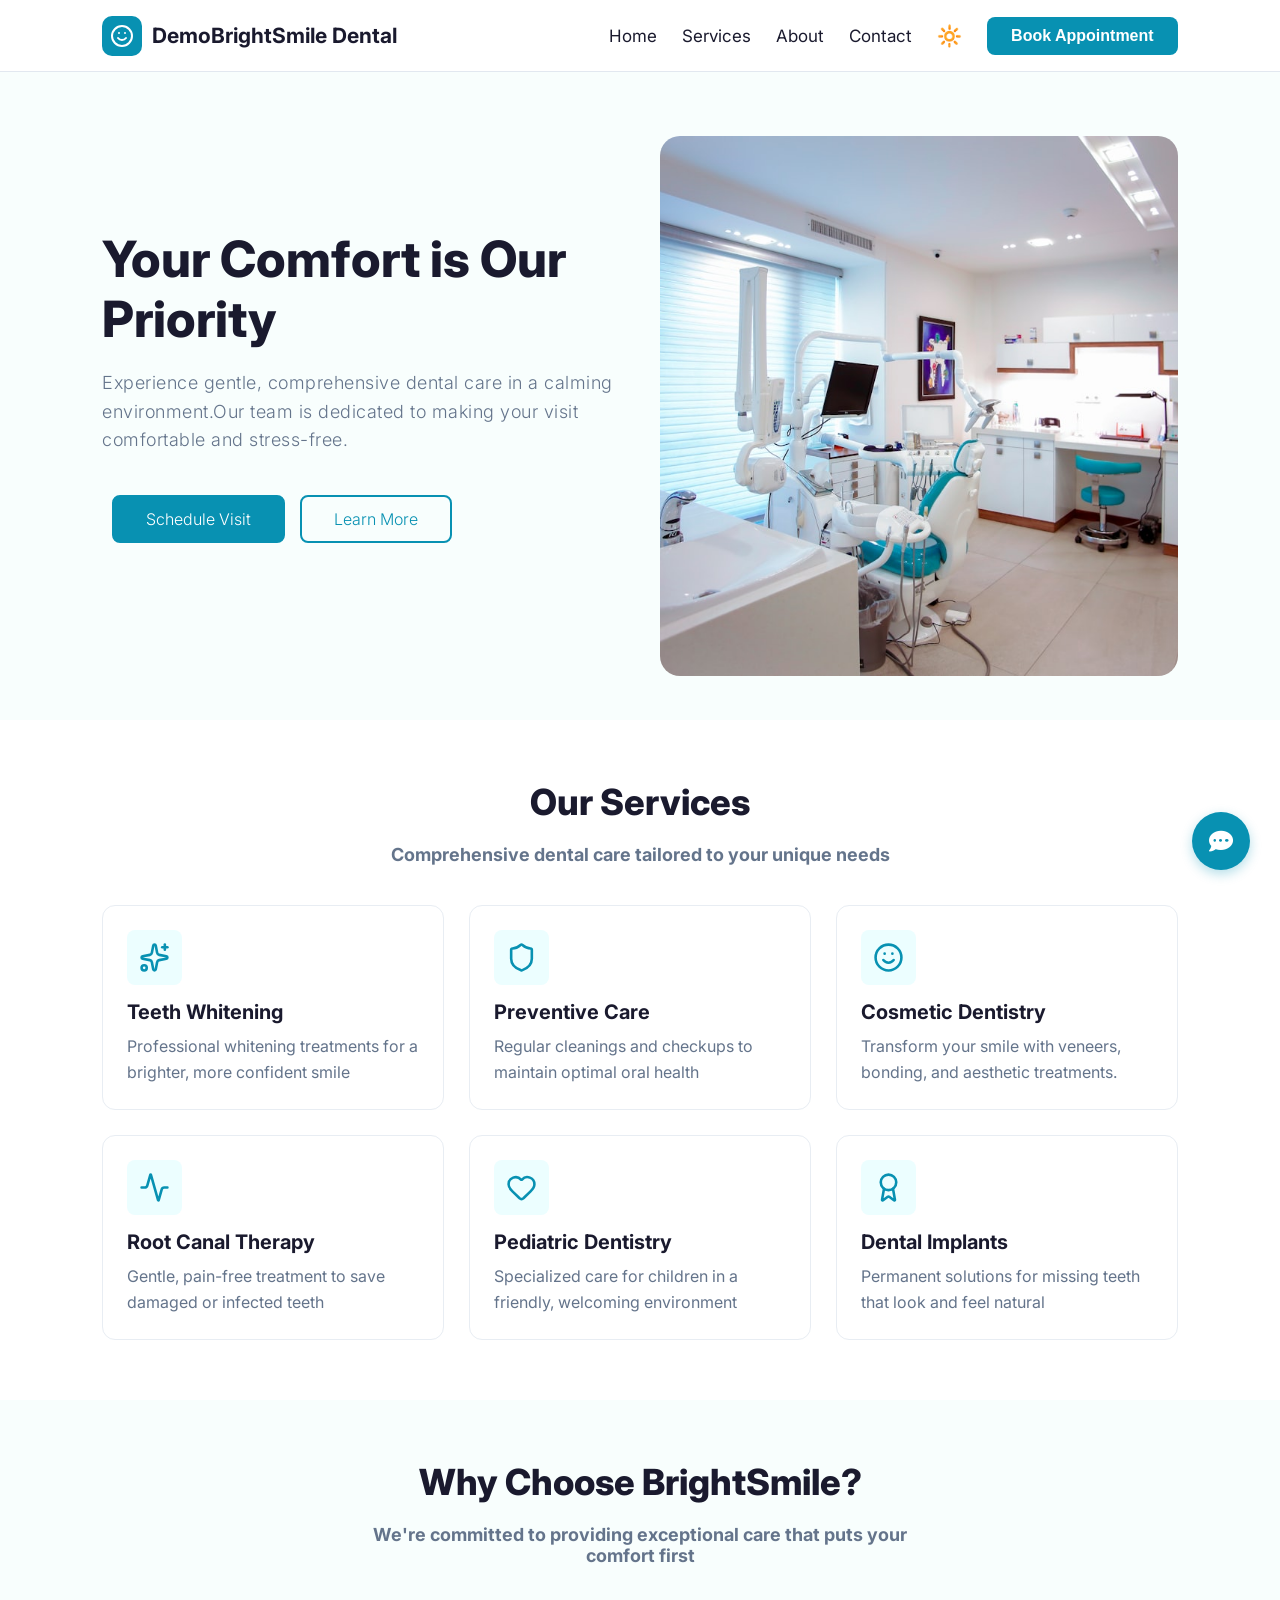
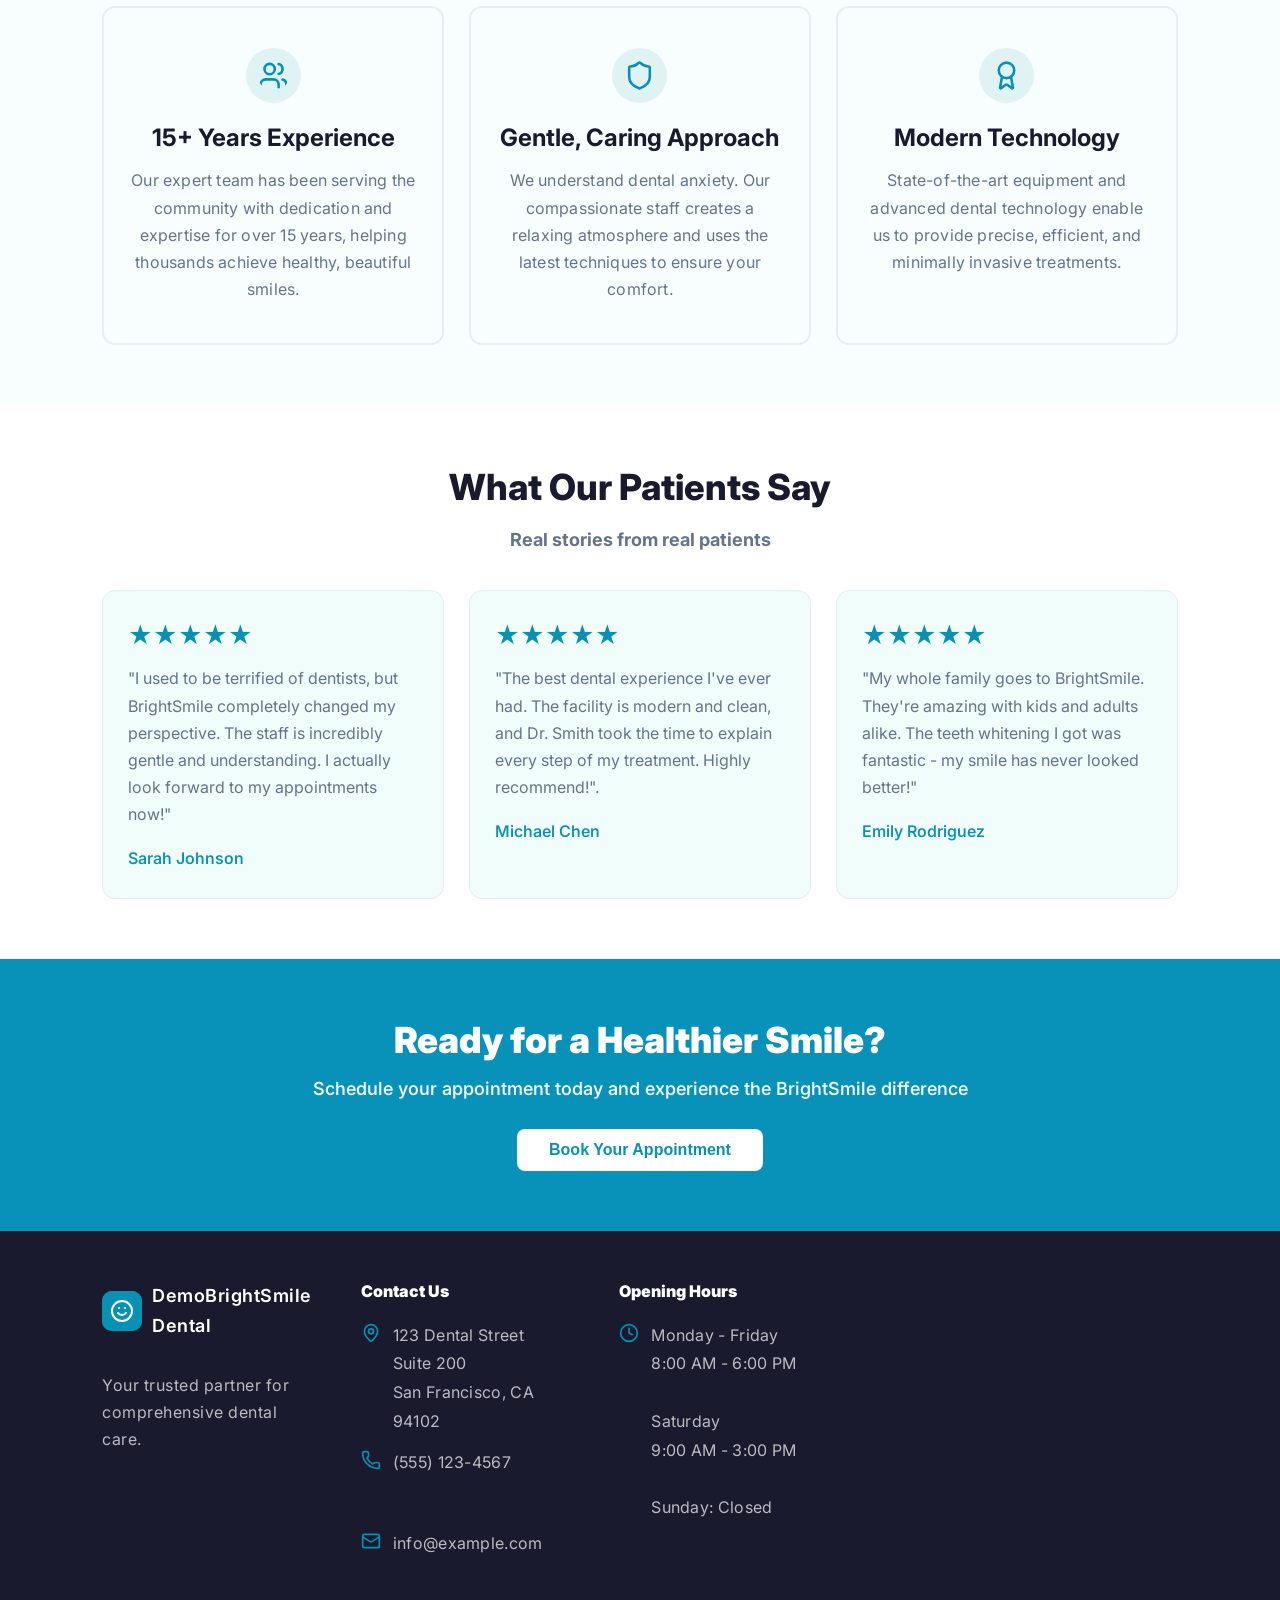
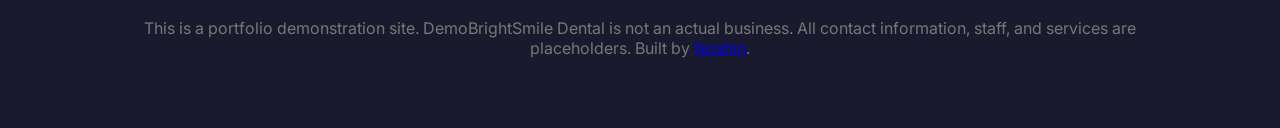
==== index.html @ ca8da379 "greeting into html" ====
<!DOCTYPE html>
<html lang="en">

<head>
    <meta charset="UTF-8">
    <meta name="viewport" content="width=device-width, initial-scale=1.0">
    <title>Dental clinic</title>
    <link rel="stylesheet" href="style.css">
    <link href="https://fonts.googleapis.com/css2?family=Inter:wght@400;500;600;700;800&display=swap" rel="stylesheet">
    <link rel="stylesheet" href="https://cdnjs.cloudflare.com/ajax/libs/font-awesome/6.5.0/css/all.min.css">
</head>

<body>
    <div class="herosection" id="herosection">
        <nav>
            <div class="bsdi">
                <svg xmlns="http://www.w3.org/2000/svg" viewBox="0 0 24 24" fill="none" stroke="currentColor"
                    stroke-width="2" stroke-linecap="round" stroke-linejoin="round"
                    class="lucide lucide-smile-icon lucide-smile">
                    <circle cx="12" cy="12" r="10" />
                    <path d="M8 14s1.5 2 4 2 4-2 4-2" />
                    <line x1="9" x2="9.01" y1="9" y2="9" />
                    <line x1="15" x2="15.01" y1="9" y2="9" />
                </svg>
                <a href="#" class="bsd">DemoBrightSmile Dental</a>
            </div>
            <div class="nightmode">
                <button class="moonphn" id="moonphn">🔆</button>
                <button class="hamburger" onclick="toggleMenu()">
                    <span></span>
                    <span></span>
                    <span></span>
                </button>
            </div>
            <span class="rest">
                <a href="#herosection" class="home">Home</a>
                <a href="#service" class="service">Services</a>
                <a href="#footer" class="about">About</a>
                <a href="contact.html" class="contact">Contact</a>
                <button id="darkToggle" class="moon" style="border: none; background:none; font-size: 20px;">🔆</button>
                <a href="booking.html"><button class="ba" style="margin-top: 0%;">Book Appointment</button></a>
            </span>
        </nav>
        <div class="hero" id="hero">
            <div class="copybuttons">
                <div class="copy">
                    <h1>Your Comfort is Our Priority</h1>
                    <span class="h4">
                        <p>Experience gentle, comprehensive dental care in a calming environment.Our team is dedicated
                            to
                            making
                            your visit comfortable and stress-free.</p>
                    </span>
                    <div class="buttons">
                        <button class="sv"><a href="booking.html">Schedule Visit</a></button>
                        <button class="lm">Learn More</button>
                    </div>
                </div>
            </div>
            <img src="hero.jpeg" class="heroimage">
        </div>
    </div>
    <div class="servicesection" id="service">
        <h2 class="h2">Our Services</h2>
        <h3 class="h3">Comprehensive dental care tailored to your unique needs</h3>
        <div class="services">

            <div class="servicei">
                <div class="icons"><svg xmlns="http://www.w3.org/2000/svg" width="24" height="24" viewBox="0 0 24 24"
                        fill="none" stroke="currentColor" stroke-width="2" stroke-linecap="round"
                        stroke-linejoin="round" class="lucide lucide-sparkles-icon lucide-sparkles">
                        <path
                            d="M11.017 2.814a1 1 0 0 1 1.966 0l1.051 5.558a2 2 0 0 0 1.594 1.594l5.558 1.051a1 1 0 0 1 0 1.966l-5.558 1.051a2 2 0 0 0-1.594 1.594l-1.051 5.558a1 1 0 0 1-1.966 0l-1.051-5.558a2 2 0 0 0-1.594-1.594l-5.558-1.051a1 1 0 0 1 0-1.966l5.558-1.051a2 2 0 0 0 1.594-1.594z" />
                        <path d="M20 2v4" />
                        <path d="M22 4h-4" />
                        <circle cx="4" cy="20" r="2" />
                    </svg></div>
                <div class="title">Teeth Whitening</div>
                <div class="des">Professional whitening treatments for a brighter, more confident smile</div>
            </div>

            <div class="servicei">
                <div class="icons"><svg xmlns="http://www.w3.org/2000/svg" width="24" height="24" viewBox="0 0 24 24"
                        fill="none" stroke="currentColor" stroke-width="2" stroke-linecap="round"
                        stroke-linejoin="round" class="lucide lucide-shield-icon lucide-shield">
                        <path
                            d="M20 13c0 5-3.5 7.5-7.66 8.95a1 1 0 0 1-.67-.01C7.5 20.5 4 18 4 13V6a1 1 0 0 1 1-1c2 0 4.5-1.2 6.24-2.72a1.17 1.17 0 0 1 1.52 0C14.51 3.81 17 5 19 5a1 1 0 0 1 1 1z" />
                    </svg></div>
                <div class="title">Preventive Care</div>
                <div class="des">Regular cleanings and checkups to maintain optimal oral health</div>
            </div>


            <div class="servicei">
                <div class="icons"><svg xmlns="http://www.w3.org/2000/svg" width="24" height="24" viewBox="0 0 24 24"
                        fill="none" stroke="currentColor" stroke-width="2" stroke-linecap="round"
                        stroke-linejoin="round" class="lucide lucide-smile-icon lucide-smiles">
                        <circle cx="12" cy="12" r="10" />
                        <path d="M8 14s1.5 2 4 2 4-2 4-2" />
                        <line x1="9" x2="9.01" y1="9" y2="9" />
                        <line x1="15" x2="15.01" y1="9" y2="9" />
                    </svg></div>
                <div class="title">Cosmetic Dentistry</div>
                <div class="des">Transform your smile with veneers, bonding, and aesthetic treatments.</div>
            </div>

            <div class="servicei">
                <div class="icons"><svg xmlns="http://www.w3.org/2000/svg" width="24" height="24" viewBox="0 0 24 24"
                        fill="none" stroke="currentColor" stroke-width="2" stroke-linecap="round"
                        stroke-linejoin="round" class="lucide lucide-activity-icon lucide-activity">
                        <path
                            d="M22 12h-2.48a2 2 0 0 0-1.93 1.46l-2.35 8.36a.25.25 0 0 1-.48 0L9.24 2.18a.25.25 0 0 0-.48 0l-2.35 8.36A2 2 0 0 1 4.49 12H2" />
                    </svg></div>
                <div class="title">Root Canal Therapy</div>
                <div class="des">Gentle, pain-free treatment to save damaged or infected teeth</div>
            </div>


            <div class="servicei">
                <div class="icons"><svg xmlns="http://www.w3.org/2000/svg" width="24" height="24" viewBox="0 0 24 24"
                        fill="none" stroke="currentColor" stroke-width="2" stroke-linecap="round"
                        stroke-linejoin="round" class="lucide lucide-heart-icon lucide-heart">
                        <path
                            d="M2 9.5a5.5 5.5 0 0 1 9.591-3.676.56.56 0 0 0 .818 0A5.49 5.49 0 0 1 22 9.5c0 2.29-1.5 4-3 5.5l-5.492 5.313a2 2 0 0 1-3 .019L5 15c-1.5-1.5-3-3.2-3-5.5" />
                    </svg></div>
                <div class="title">Pediatric Dentistry</div>
                <div class="des">Specialized care for children in a friendly, welcoming environment</div>
            </div>


            <div class="servicei">
                <div class="icons"><svg xmlns="http://www.w3.org/2000/svg" width="24" height="24" viewBox="0 0 24 24"
                        fill="none" stroke="currentColor" stroke-width="2" stroke-linecap="round"
                        stroke-linejoin="round" class="lucide lucide-award-icon lucide-award">
                        <path
                            d="m15.477 12.89 1.515 8.526a.5.5 0 0 1-.81.47l-3.58-2.687a1 1 0 0 0-1.197 0l-3.586 2.686a.5.5 0 0 1-.81-.469l1.514-8.526" />
                        <circle cx="12" cy="8" r="6" />
                    </svg></div>
                <div class="title">Dental Implants</div>
                <div class="des">Permanent solutions for missing teeth that look and feel natural</div>
            </div>

        </div>
    </div>
    <div class="why-choose-us">
        <h2 class="h2wcu">Why Choose BrightSmile?</h2>
        <h3 class="h3wcu">We're committed to providing exceptional care that puts your comfort first</h3>
        <div class="serviceswcu">

            <div class="wcu">
                <div class="iconswcu"><svg xmlns="http://www.w3.org/2000/svg" width="24" height="24" viewBox="0 0 24 24"
                        fill="none" stroke="currentColor" stroke-width="2" stroke-linecap="round"
                        stroke-linejoin="round" class="lucide lucide-users-icon lucide-userswcu">
                        <path d="M16 21v-2a4 4 0 0 0-4-4H6a4 4 0 0 0-4 4v2" />
                        <path d="M16 3.128a4 4 0 0 1 0 7.744" />
                        <path d="M22 21v-2a4 4 0 0 0-3-3.87" />
                        <circle cx="9" cy="7" r="4" />
                    </svg></div>
                <div class="titlewcu">15+ Years Experience</div>
                <div class="deswcu">Our expert team has been serving the community with dedication and expertise for
                    over 15 years, helping thousands achieve healthy, beautiful smiles.</div>
            </div>

            <div class="wcu">
                <div class="iconswcu"><svg xmlns="http://www.w3.org/2000/svg" width="24" height="24" viewBox="0 0 24 24"
                        fill="none" stroke="currentColor" stroke-width="2" stroke-linecap="round"
                        stroke-linejoin="round" class="lucide lucide-shield-icon lucide-heartwcu">
                        <path
                            d="M20 13c0 5-3.5 7.5-7.66 8.95a1 1 0 0 1-.67-.01C7.5 20.5 4 18 4 13V6a1 1 0 0 1 1-1c2 0 4.5-1.2 6.24-2.72a1.17 1.17 0 0 1 1.52 0C14.51 3.81 17 5 19 5a1 1 0 0 1 1 1z" />
                    </svg></div>
                <div class="titlewcu">Gentle, Caring Approach</div>
                <div class="deswcu">We understand dental anxiety. Our compassionate staff creates a relaxing atmosphere
                    and uses the latest techniques to ensure your comfort.</div>
            </div>


            <div class="wcu">
                <div class="iconswcu"><svg xmlns="http://www.w3.org/2000/svg" width="24" height="24" viewBox="0 0 24 24"
                        fill="none" stroke="currentColor" stroke-width="2" stroke-linecap="round"
                        stroke-linejoin="round" class="lucide lucide-award-icon lucide-awardwcu">
                        <path
                            d="m15.477 12.89 1.515 8.526a.5.5 0 0 1-.81.47l-3.58-2.687a1 1 0 0 0-1.197 0l-3.586 2.686a.5.5 0 0 1-.81-.469l1.514-8.526" />
                        <circle cx="12" cy="8" r="6" />
                    </svg></div>
                <div class="titlewcu">Modern Technology</div>
                <div class="deswcu">State-of-the-art equipment and advanced dental technology enable us to provide
                    precise, efficient, and minimally invasive treatments.</div>
            </div>
        </div>
    </div>

    <div class="whatpatientssay">
        <h2 class="h2wops">What Our Patients Say</h2>
        <h3 class="h3wops">Real stories from real patients</h3>
        <div class="serviceswops">

            <div class="wops">
                <div class="stars">★★★★★</div>
                <div class="deswops">"I used to be terrified of dentists, but BrightSmile completely changed my
                    perspective. The staff is incredibly gentle and understanding. I actually look forward to my
                    appointments now!"</div>
                <div class="namewops">Sarah Johnson</div>
            </div>

            <div class="wops">
                <div class="stars">★★★★★</div>
                <div class="deswops">"The best dental experience I've ever had. The facility is modern and clean, and
                    Dr. Smith took the time to explain every step of my treatment. Highly recommend!".</div>
                <div class="namewops">Michael Chen</div>
            </div>


            <div class="wops">
                <div class="stars">★★★★★</div>
                <div class="deswops">"My whole family goes to BrightSmile. They're amazing with kids and adults alike.
                    The teeth whitening I got was fantastic - my smile has never looked better!"</div>
                <div class="namewops">Emily Rodriguez</div>
            </div>
        </div>
    </div>
    <div class="ready">
        <h5>Ready for a Healthier Smile?</h5>
        <h6>Schedule your appointment today and experience the BrightSmile difference</h6>
        <button class="rebutton"><a href="booking.html">Book Your Appointment</a></button>
    </div>
    <div class="footer" id="footer">

        <div class="footers">
            <div class="f1">
                <div class="footern">
                    <div class="footern1"><svg xmlns="http://www.w3.org/2000/svg" viewBox="0 0 24 24" fill="none"
                            stroke="currentColor" stroke-width="2" stroke-linecap="round" stroke-linejoin="round"
                            class="lucide lucide-smile-icon lucide-smile">
                            <circle cx="12" cy="12" r="10" />
                            <path d="M8 14s1.5 2 4 2 4-2 4-2" />
                            <line x1="9" x2="9.01" y1="9" y2="9" />
                            <line x1="15" x2="15.01" y1="9" y2="9" />
                        </svg></div>
                    <div class="footern2">DemoBrightSmile Dental</div>
                </div>
                Your trusted partner for comprehensive dental care.
            </div>
            <div class="f2">
                <div class="hfooter">Contact Us</div>
                <div class="fd">

                    <div class="map">
                        <div class="iconf"><svg xmlns="http://www.w3.org/2000/svg" width="20" height="20"
                                viewBox="0 0 24 24" fill="none" stroke="#0891B2" stroke-width="2" stroke-linecap="round"
                                stroke-linejoin="round" class="lucide lucide-map-pin-icon lucide-map-pin">
                                <path
                                    d="M20 10c0 4.993-5.539 10.193-7.399 11.799a1 1 0 0 1-1.202 0C9.539 20.193 4 14.993 4 10a8 8 0 0 1 16 0" />
                                <circle cx="12" cy="10" r="3" />
                            </svg></div>
                        123 Dental Street <br>
                        Suite 200 <br>
                        San Francisco, CA 94102
                    </div>
                    <div class="phone">
                        <div class="iphone"><svg xmlns="http://www.w3.org/2000/svg" width="20" height="20"
                                viewBox="0 0 24 24" fill="none" stroke="#0891B2" stroke-width="2" stroke-linecap="round"
                                stroke-linejoin="round" class="lucide lucide-phone-icon lucide-phone">
                                <path
                                    d="M13.832 16.568a1 1 0 0 0 1.213-.303l.355-.465A2 2 0 0 1 17 15h3a2 2 0 0 1 2 2v3a2 2 0 0 1-2 2A18 18 0 0 1 2 4a2 2 0 0 1 2-2h3a2 2 0 0 1 2 2v3a2 2 0 0 1-.8 1.6l-.468.351a1 1 0 0 0-.292 1.233 14 14 0 0 0 6.392 6.384" />
                            </svg></div>
                        (555) 123-4567
                    </div>
                    <br>
                    <div class="mail">
                        <div class="imail"><svg xmlns="http://www.w3.org/2000/svg" width="20" height="20"
                                viewBox="0 0 24 24" fill="none" stroke="#0891B2" stroke-width="2" stroke-linecap="round"
                                stroke-linejoin="round" class="lucide lucide-mail-icon lucide-mail">
                                <path d="m22 7-8.991 5.727a2 2 0 0 1-2.009 0L2 7" />
                                <rect x="2" y="4" width="20" height="16" rx="2" />
                            </svg></div>
                        info@example.com
                    </div>
                </div>
            </div>
            <div class="f3">
                <div class="hfooter">Opening Hours</div>
                <div class="fd">
                    <div class="clock">
                        <div class="iclock"><svg xmlns="http://www.w3.org/2000/svg" width="20" height="20"
                                viewBox="0 0 24 24" fill="none" stroke="currentColor" stroke-width="2"
                                stroke-linecap="round" stroke-linejoin="round"
                                class="lucide lucide-clock-icon lucide-clock">
                                <circle cx="12" cy="12" r="10" />
                                <path d="M12 6v6l4 2" />
                            </svg></div>
                        Monday - Friday <br>
                        8:00 AM - 6:00 PM <br>
                        <br>
                        Saturday <br>
                        9:00 AM - 3:00 PM <br>
                        <br>
                        Sunday: Closed
                    </div>
                </div>
            </div>
            <div class="maps"><iframe
                    src="https://www.google.com/maps/embed?pb=!1m18!1m12!1m3!1d3153.3338748750325!2d-122.4278669857624!3d37.78221459071182!2m3!1f0!2f0!3f0!3m2!1i1024!2i768!4f13.1!3m3!1m2!1s0x808580bd0b7fae2d%3A0xaad16049ae0b1ed!2sJefferson%20Square%20Park!5e0!3m2!1sen!2sbd!4v1777273277188!5m2!1sen!2sbd"
                    style="border:0;" allowfullscreen="" loading="lazy"
                    referrerpolicy="no-referrer-when-downgrade"></iframe>
            </div>
        </div>
        <div class="disclaimer" style="font-size: 16px; color: #777; text-align: center; padding: 20px;">
        This is a portfolio demonstration site. DemoBrightSmile Dental is not an actual business. 
        All contact information, staff, and services are placeholders. 
        Built by <a href="https://github.com/tnoshin">Noshin</a>.
        </div>
    </div>
</body>
<script src="script.js"></script>
    <!-- Chatbot Bubble -->
<div class="chat-bubble" id="chatBubble" onclick="toggleChat()">
    <i class="fa-solid fa-comment-dots"></i>
</div> 

<!-- Chat Window -->
<div class="chat-window" id="chatWindow">
    <div class="chat-header">
        <span class="chat-title">Dental Assistant </span> <!-- Customise message -->
        <button class="chat-close" onclick="toggleChat()">
            <i class="fa-solid fa-xmark"></i>
        </button>
    </div>
    <div class="chat-messages" id="chatMessages">
    <div class="chat-msg assistant">
        Welcome to BrightSmile! I'm here to make things easy for you. Ask me about our services, hours, or booking! What can I help you with today? <!--customise message with their assistant name--> 
    </div>
    </div>
    <div class="chat-input-area">
        <input
            type="text"
            id="chatInput"
            class="chat-input"
            placeholder="Type a message..."
            onkeydown="handleKey(event)"
        />
        <button class="chat-send" onclick="sendMessage()">
            <i class="fa-solid fa-paper-plane"></i>
        </button>
    </div>
    <div class="alert">AI assistant may occasionally be inaccurate. For appointments, medical concerns, or urgent questions, please contact us directly. This is a testing chatbot. Don't share real personal info.</div> <!-- Customise -->
</div>

</html>
---- style.css ----
:root {
    --bg-body: #F8FEFD;
    --bg-nav: white;
    --bg-h1: rgba(26, 26, 46, 1);
    --bg-bsd: rgba(26, 26, 46, 1);
    --bg-spanh4: rgba(100, 116, 139, 1);
    --bg-lm: color: rgba(8, 145, 178, 1);
    --bg-rest: rgba(26, 26, 46, 0.793);
    --bg-servicei: white;
    --bg-title: #1a1a2e;
    --bg-des: #64748b;
    --bg-wcu: #EDFEFE;
    --bg-service: white;
    --bg-titlewcu: rgba(26, 26, 46, 1);
    --bg-deswcu: rgba(100, 116, 139, 1);
    --bg-wops: rgba(240, 253, 250, 1);
    --bg-hamburger:rgba(26, 26, 46, 0.8);
    --bg-rest: white;
    --bd-nav: 1px solid #E2E8F0;
}

body.dark {
    --bg-body: #182D40;
    --bg-nav: rgba(15, 23, 42, 1);
    --bg-h1: white;
    --bg-bsd: white;
    --bg-spanh4: rgba(148, 163, 184, 1);
    --bg-lm: color: rgba(8, 145, 178, 1);
    --bg-rest: white;
    --bg-servicei: rgba(30, 41, 59, 1);
    --bg-title: white;
    --bg-des: rgba(148, 163, 184, 1);
    --bg-wcu: #1D3D4F;
    --bg-service: #1E293B;
    --bg-titlewcu: white;
    --bg-deswcu: rgb(217, 217, 217);
    --bg-wops: rgba(30, 41, 59, 1);
    --bg-hamburger:white;
    --bg-rest: rgba(15, 23, 42, 1);
    --bd-nav: 1px solid #111a30;
}

* {
    margin: 0;
    padding: 0;
    box-sizing: border-box;
}

html {
    scroll-behavior: smooth;
}

body {
    background-color: var(--bg-body);
    font-family: 'Inter', sans-serif;
}


/* =========================================
   NAVIGATION
   ========================================= */
nav {
    position: fixed;
    left: 0;
    right: 0;
    top: 0;
    z-index: 100;
    display: flex;
    justify-content: space-between;
    align-items: center;
    height: 8vh;
    padding: 10px 8%;
    background-color: var(--bg-nav);
    border-bottom: var(--bd-nav);
}

.bsdi {
    display: flex;
    align-items: center;
    gap: 10px;
}

.bsd {
    font-size: 21px;
    font-weight: bold;
    color: var(--bg-bsd);
    text-decoration: none;
}

.lucide.lucide-smile-icon.lucide-smile {
    background-color: rgba(8, 145, 178, 1);
    color: white;
    height: 40px;
    width: 40px;
    padding: 8px;
    border-radius: 25%;
    flex-shrink: 0;
}

.rest {
    display: flex;
    align-items: center;
    gap: 25px;
    font-size: 17px;
}

.rest a {
    text-decoration: none;
    color: var(--bg-title);
    font-weight: 400;
    transition: color 0.3s ease;
}

.rest a:hover {
    color: rgba(8, 145, 178, 1);
}

.ba {
    background-color: rgba(8, 145, 178, 1);
    color: white;
    border: none;
    border-radius: 8px;
    font-size: 16px;
    padding: 10px 24px;
    font-weight: 550;
    cursor: pointer;
    display: flex;
    align-items: center;
    white-space: nowrap;
    transition: background-color 0.3s ease;
}

.ba:hover {
    background-color: rgba(6, 120, 150, 1);
}

.ba a {
    text-decoration: none;
    color: white;
}

.hamburger {
    display: none;
    flex-direction: column;
    background: none;
    border: none;
    cursor: pointer;
    padding: 5px;
    gap: 6px;
}

.hamburger span {
    background-color: var(--bg-hamburger);
    width: 25px;
    height: 3px;
    border-radius: 2px;
    transition: all 0.3s ease;
}
.moonphn{
    display: none;
}
/* =========================================
   HERO SECTION
   ========================================= */
.herosection {
    min-height: 80vh;
    padding-top: 8vh;
}

.hero {
    margin-top: 5%;
    display: grid;
    grid-template-columns: 1fr 1fr;
    gap: 40px;
    margin-left: 8%;
    margin-right: 8%;
    align-items: center;
}

.copybuttons {
    display: flex;
    flex-direction: column;
    justify-content: center;
}

h1 {
    color: var(--bg-h1);
    font-size: 50px;
    font-weight: 780;
    line-height: 1.2;
    margin-bottom: 20px;
}

.h4 {
    color: var(--bg-spanh4);
    font-size: 18px;
    font-weight: 300;
    line-height: 1.6;
    margin-bottom: 20px;
}

.h4 p {
    padding: 0;
    margin: 0;
    line-height: 1.6;
    letter-spacing: 0.5px;
}

.buttons {
    display: flex;
    flex-direction: row;
    gap: 15px;
    flex-wrap: wrap;
}

.sv,
.lm {
    padding: 12px 32px;
    font-size: 16px;
    border-radius: 8px;
    border: 2px solid rgba(8, 145, 178, 1);
    font-family: 'Inter', sans-serif;
    font-weight: 300;
    cursor: pointer;
    transition: all 0.3s ease;
    white-space: nowrap;
}

.sv {
    background-color: rgba(8, 145, 178, 1);
    color: white;
}

.sv:hover {
    background-color: rgba(6, 120, 150, 1);
}

.sv a {
    color: white;
    text-decoration: none;
}

.lm {
    background: none;
    color: rgba(8, 145, 178, 1);
}

.lm:hover {
    background-color: rgba(8, 145, 178, 0.1);
}

.heroimage {
    width: 100%;
    height: 60vh;
    border-radius: 20px;
    object-fit: cover;
}

.buttons {
    padding: 40px 10px;
}

/* =========================================
   SERVICES SECTION
   ========================================= */
.servicesection {
    background-color: var(--bg-nav);
    padding: 60px 8%;
}

.h2 {
    color: var(--bg-h1);
    text-align: center;
    font-size: 36px;
    font-weight: 800;
    margin-bottom: 20px;
}

.h3 {
    text-align: center;
    font-size: 18px;
    color: var(--bg-spanh4);
    margin-bottom: 40px;
    max-width: 600px;
    margin-left: auto;
    margin-right: auto;
}

.services {
    display: grid;
    grid-template-columns: repeat(3, 1fr);
    gap: 25px;
}

.servicei {
    border: 1px solid #E8EDF3;
    border-radius: 13px;
    background-color: var(--bg-servicei);
    padding: 0;
    transition: box-shadow 0.3s ease;
}

.servicei:hover {
    box-shadow: 0 10px 25px rgba(8, 145, 178, 0.1);
}

.icons {
    display: flex;
    justify-content: flex-start;
}

.lucide-sparkles,
.lucide-heart,
.lucide-activity,
.lucide-smiles,
.lucide-shield,
.lucide-award {
    color: #0891B2;
    padding: 12px;
    background-color: rgba(236, 254, 255, 1);
    margin: 24px 0 0 24px;
    height: 55px;
    width: 55px;
    border-radius: 8px;
    flex-shrink: 0;
}

.title {
    padding: 0 24px;
    font-size: 20px;
    font-weight: 700;
    color: var(--bg-title);
    margin-top: 15px;
}

.des {
    padding: 10px 24px 24px;
    font-size: 16px;
    color: var(--bg-des);
    line-height: 1.6;
}

/* =========================================
   WHY CHOOSE US
   ========================================= */
.why-choose-us {
    padding: 60px 8%;
}

.h2wcu {
    text-align: center;
    font-size: 36px;
    font-weight: 800;
    margin-bottom: 20px;
    color: var(--bg-title);
}

.h3wcu {
    text-align: center;
    font-size: 18px;
    color: var(--bg-des);
    margin-bottom: 40px;
    max-width: 600px;
    margin-left: auto;
    margin-right: auto;
}

.serviceswcu {
    display: grid;
    grid-template-columns: repeat(3, 1fr);
    gap: 25px;
}

.wcu {
    border: 2px solid #E8EDF3;
    padding: 40px 25px;
    border-radius: 13px;
    background-color: var();
    text-align: center;
    transition: box-shadow 0.3s ease;
}

.wcu:hover {
    box-shadow: 0px 0px 30px rgba(8, 145, 178, 0.15);
}

.iconswcu {
    text-align: center;
    margin-bottom: 20px;
}

.lucide-heartwcu,
.lucide-userswcu,
.lucide-awardwcu {
    color: #0891B2;
    padding: 12px;
    background-color: rgba(8, 145, 178, 0.1);
    border-radius: 50%;
    margin: 0 auto 20px;
    height: 55px;
    width: 55px;
    display: flex;
    align-items: center;
    justify-content: center;
}

.titlewcu {
    color: var(--bg-titlewcu);
    font-size: 24px;
    font-weight: 700;
    margin-bottom: 15px;
}

.deswcu {
    color: var(--bg-deswcu);
    font-size: 16px;
    line-height: 1.7;
    letter-spacing: 0.2px;
}

/* =========================================
   TESTIMONIALS
   ========================================= */
.whatpatientssay {
    background-color: var(--bg-nav);
    padding: 60px 8%;
}

.h2wops {
    text-align: center;
    font-size: 36px;
    font-weight: 800;
    margin-bottom: 20px;
    color: var(--bg-title);
}

.h3wops {
    text-align: center;
    font-size: 18px;
    color: var(--bg-des);
    margin-bottom: 40px;
    max-width: 600px;
    margin-left: auto;
    margin-right: auto;
}

.serviceswops {
    display: grid;
    grid-template-columns: repeat(3, 1fr);
    gap: 25px;
}

.wops {
    border: 1px solid #E8EDF3;
    border-radius: 13px;
    background-color: var(--bg-wops);
    padding: 30px 25px;
    transition: box-shadow 0.3s ease;
}

.wops:hover {
    box-shadow: 0 10px 25px rgba(8, 145, 178, 0.1);
}

.stars {
    font-size: 24px;
    color: rgba(8, 145, 178, 1);
    margin-bottom: 15px;
}

.deswops {
    color: rgb(29, 40, 54);
    color: var(--bg-deswcu);
    font-size: 16px;
    line-height: 1.7;
    margin-bottom: 20px;
}

.namewops {
    color: rgba(8, 145, 178, 1);
    font-size: 16px;
    font-weight: 550;
}

/* =========================================
   CTA SECTION
   ========================================= */
.ready {
    background-color: #0891B9;
    padding: 60px 8%;
    text-align: center;
}

h5 {
    font-size: 36px;
    font-weight: 900;
    color: white;
    margin-bottom: 15px;
    line-height: 1.2;
}

h6 {
    font-size: 18px;
    font-weight: 550;
    color: rgba(255, 255, 255, 0.95);
    margin-bottom: 30px;
}

.rebutton {
    padding: 12px 32px;
    font-size: 16px;
    background-color: white;
    color: #0891B2;
    border: none;
    border-radius: 8px;
    cursor: pointer;
    font-weight: 600;
    transition: all 0.3s ease;
    display: inline-block;
}

.rebutton:hover {
    box-shadow: 0 5px 15px rgba(0, 0, 0, 0.2);
    transform: translateY(-2px);
}

.rebutton a {
    text-decoration: none;
    color: #0891B2;
}

/* =========================================
   FOOTER
   ========================================= */
.footer {
    background-color: rgba(26, 26, 46, 1);
    padding: 50px 8%;
    color: rgba(255, 255, 255, 0.7);
}

.footers {
    display: grid;
    grid-template-columns: repeat(4, 1fr);
    gap: 40px;
    margin-bottom: 40px;
}

.f1,
.f2,
.f3,
.f4 {
    display: flex;
    flex-direction: column;
}

.footern {
    display: flex;
    align-items: center;
    gap: 10px;
    margin-bottom: 15px;
}

.footern1 {
    background-color: rgba(8, 145, 178, 1);
    color: white;
    height: 40px;
    width: 40px;
    padding: 8px;
    border-radius: 25%;
    display: flex;
    align-items: center;
    justify-content: center;
    flex-shrink: 0;
}

.footern2 {
    color: white;
    font-size: 18px;
    font-weight: 600;
}

.f1 {
    gap: 15px;
    line-height: 1.7;
    letter-spacing: 0.5px;
}

.hfooter,
.hfooterd {
    font-size: 16px;
    font-weight: 900;
    color: white;
    margin-bottom: 20px;
}

.maps {
    width: 100%;
}

iframe {
    height: 100%;
    border-radius: 25px;
}

.fd,
.fdd {
    line-height: 1.8;
    letter-spacing: 0.3px;
    display: flex;
    flex-direction: column;
    gap: 12px;
}

.map,
.phone,
.mail,
.clock {
    display: flex;
    align-items: flex-start;
    gap: 12px;
}

.iconf,
.iphone,
.imail,
.iclock {
    color: #0891B2;
    flex-shrink: 0;
    display: flex;
    align-items: center;
    margin-top: 2px;
}


.separate {
    text-align: center;
    color: rgba(255, 255, 255, 0.6);
    border-top: 1px solid rgba(255, 255, 255, 0.138);
    padding-top: 30px;
    letter-spacing: 0.5px;
}

/* =========================================
   TABLET (iPad, etc.) - 1024px and below
   ========================================= */
@media (max-width: 1024px) {
    nav {
        padding: 10px 5%;
    }

    .hero {
        grid-template-columns: 1fr;
        margin-left: 5%;
        margin-right: 5%;
        gap: 30px;
    }

    h1 {
        font-size: 40px;
    }

    .heroimage {
        height: 40vh;
        order: -1;
    }

    .services,
    .serviceswcu,
    .serviceswops {
        grid-template-columns: repeat(2, 1fr);
    }

    .buttons {
        padding: 40px 10px;
    }

    .servicesection,
    .why-choose-us,
    .whatpatientssay {
        padding: 50px 5%;
    }

    .footers {
        grid-template-columns: repeat(2, 1fr);
        gap: 30px;
    }

    .ready {
        padding: 50px 5%;
    }

    .footer {
        padding: 40px 5%;
    }

    iframe {
        height: 250px;
    }
}

/* =========================================
   SMALL TABLET & LARGE MOBILE - 768px
   ========================================= */
@media (max-width: 768px) {

    /* --- NAVIGATION --- */
    nav {
        padding: 10px 5%;
        height: auto;
        min-height: 8vh;
    }

    .rest {
        display: none;
    }

    .copybuttons {
        padding: 40px 10px;
    }

    .rest.active {
        display: flex;
        flex-direction: column;
        position: absolute;
        top: calc(8vh);
        left: 0;
        right: 0;
        background-color:var(--bg-rest);
        padding: 20px 5%;
        gap: 15px;
        border-bottom: 1px solid #E2E8F0;
        box-shadow: 0 10px 15px -3px rgba(0, 0, 0, 0.1);
        z-index: 99;
    }

    .rest.active a {
        padding: 10px 0;
        border-bottom: 1px solid #F0F0F0;
    }

    .rest.active a:last-child {
        border-bottom: none;
    }

    .rest.active .ba {
        justify-content: center;
        width: 100%;
        margin-top: 10px;
        border-bottom: none;
    }

    .hamburger {
        display: flex;
    }
    .nightmode{
        display: flex;
        flex-direction: row;
        gap: 20px;
    }

    /* --- HERO --- */
    .herosection {
        padding-top: 10vh;
        min-height: auto;
    }

    .hero {
        grid-template-columns: 1fr;
        margin-left: 5%;
        margin-right: 5%;
        margin-top: 20px;
        gap: 20px;
    }

    .buttons {
        text-align: left;
        order: 2;
        padding: 40px 10px;
    }

    h1 {
        font-size: 32px;
        line-height: 1.3;
    }

    .h4 {
        font-size: 16px;
        margin-bottom: 15px;
    }

    .heroimage {
        width: 100%;
        height: 30vh;
        order: -1;
    }
    .moon{
        display: none;
    }
    .moonphn{
        display: block;
        background: none;
        border: none;
    }

    /* --- GENERAL SECTIONS --- */
    .servicesection,
    .why-choose-us,
    .whatpatientssay {
        padding: 40px 5%;
    }

    .h2,
    .h2wcu,
    .h2wops {
        font-size: 28px;
        margin-bottom: 15px;
    }

    .h3,
    .h3wcu,
    .h3wops {
        font-size: 16px;
        margin-bottom: 30px;
    }

    /* --- SERVICES GRID --- */
    .services,
    .serviceswcu,
    .serviceswops {
        grid-template-columns: 1fr;
        gap: 20px;
    }

    .servicei,
    .wcu,
    .wops {
        padding: 25px;
    }

    .title {
        font-size: 18px;
        margin-top: 12px;
    }

    .des {
        font-size: 15px;
        padding: 10px 0 0 0;
    }

    .titlewcu {
        font-size: 22px;
    }

    .deswcu {
        font-size: 15px;
    }

    /* --- CTA --- */
    .ready {
        padding: 40px 5%;
    }

    h5 {
        font-size: 28px;
        margin-bottom: 10px;
    }

    h6 {
        font-size: 16px;
        margin-bottom: 20px;
    }

    /* --- FOOTER --- */
    .footer {
        padding: 40px 5%;
    }

    .footers {
        grid-template-columns: 1fr;
        gap: 30px;
    }

    .hfooter,
    .hfooterd {
        margin-bottom: 12px;
    }
}

/* =========================================
   MOBILE PHONE - 480px
   ========================================= */
@media (max-width: 480px) {

    /* --- NAVIGATION --- */
    nav {
        padding: 10px 4%;
    }

    .bsd {
        font-size: 18px;
    }

    .lucide.lucide-smile-icon.lucide-smile {
        height: 35px;
        width: 35px;
    }

    /* --- HERO --- */
    .herosection {
        padding-top: 10vh;
    }

    .hero {
        margin-left: 4%;
        margin-right: 4%;
        gap: 15px;
    }

    h1 {
        font-size: 26px;
        line-height: 1.5;
        word-spacing: 1.4;
    }

    .h4 {
        font-size: 15px;
        line-height: 1.5;
    }

    .buttons {
        gap: 10px;
        padding: 40px 10px;
    }

    .sv,
    .lm {
        padding: 10px 20px;
        font-size: 14px;
    }

    .heroimage {
        height: 40vh;
    }

    /* --- SECTIONS --- */
    .servicesection,
    .why-choose-us,
    .whatpatientssay {
        padding: 30px 4%;
    }

    .h2,
    .h2wcu,
    .h2wops {
        font-size: 24px;
        margin-bottom: 12px;
    }

    .h3,
    .h3wcu,
    .h3wops {
        font-size: 15px;
        margin-bottom: 25px;
    }

    .servicei,
    .wcu,
    .wops {
        padding: 20px;
    }

    .icons {
        margin-bottom: 10px;
    }

    .lucide-sparkles,
    .lucide-heart,
    .lucide-activity,
    .lucide-smiles,
    .lucide-shield,
    .lucide-award {
        margin: 0 0 10px 0;
        height: 45px;
        width: 45px;
    }

    .title {
        font-size: 17px;
        margin-top: 10px;
        padding: 0;
    }

    .des {
        font-size: 14px;
        padding: 8px 0 0 0;
    }

    .stars {
        font-size: 20px;
        margin-bottom: 12px;
    }

    .deswops {
        font-size: 14px;
        margin-bottom: 15px;
    }

    .namewops {
        font-size: 15px;
    }

    /* --- CTA --- */
    .ready {
        padding: 30px 4%;
    }

    h5 {
        font-size: 24px;
        margin-bottom: 8px;
    }

    h6 {
        font-size: 15px;
        margin-bottom: 18px;
    }

    .rebutton {
        padding: 10px 25px;
        font-size: 15px;
    }

    /* --- FOOTER --- */
    .footer {
        padding: 30px 4%;
    }

    .footers {
        gap: 25px;
    }

    .footern {
        margin-bottom: 10px;
    }

    .footern1 {
        height: 35px;
        width: 35px;
        padding: 6px;
    }

    .footern2 {
        font-size: 16px;
    }

    .hfooter,
    .hfooterd {
        font-size: 15px;
        margin-bottom: 10px;
    }

    .fd,
    .fdd {
        gap: 8px;
        font-size: 14px;
    }

    .separate {
        font-size: 13px;
        padding-top: 20px;
    }
}

/* =========================================
   EXTRA SMALL MOBILE - 360px
   ========================================= */
@media (max-width: 360px) {
    nav {
        padding: 8px 4%;
    }

    .bsd {
        font-size: 16px;
    }

    h1 {
        font-size: 22px;
    }

    .h4 {
        font-size: 14px;
    }

    .sv,
    .lm {
        padding: 8px 16px;
        font-size: 13px;
    }

    h5 {
        font-size: 20px;
    }

    h6 {
        font-size: 14px;
    }
}
/* ===== CHATBOT (THEME-INTEGRATED) ===== */
.chat-bubble {
    position: fixed;
    bottom: 30px;
    right: 30px;
    width: 58px;
    height: 58px;
    background-color: #0891b2;
    color: white;
    border-radius: 50%;
    display: flex;
    align-items: center;
    justify-content: center;
    font-size: 24px;
    cursor: pointer;
    z-index: 999;
    transition: transform 0.2s ease, background-color 0.2s ease, box-shadow 0.2s ease;
    box-shadow: 0 4px 12px rgba(8, 145, 178, 0.3);
}

.chat-bubble:hover {
    background-color: #0a7fa8;
    transform: scale(1.1);
    box-shadow: 0 6px 16px rgba(8, 145, 178, 0.4);
}

.chat-window {
    position: fixed;
    bottom: 100px;
    right: 30px;
    width: 500px;
    height: 60dvh;
    max-height: 430px;
    background-color: var(--bg-body);
    border: 1px solid var(--bd-nav);
    border-radius: 16px;
    display: flex;
    flex-direction: column;
    z-index: 998;
    box-shadow: 0 8px 32px rgba(8, 145, 178, 0.2);
    overflow: hidden;
    opacity: 0;
    pointer-events: none;
    transform: translateY(12px);
    transition: opacity 0.25s ease, transform 0.25s ease;
}

.chat-window.open {
    opacity: 1;
    pointer-events: all;
    transform: translateY(0);
}

.chat-header {
    background-color: #0891b2;
    padding: 14px 16px;
    display: flex;
    justify-content: space-between;
    align-items: center;
    border-bottom: 1px solid rgba(8, 145, 178, 0.2);
}

.chat-title {
    color: white;
    font-size: 18px;
    font-weight: 600;
    font-family: -apple-system, BlinkMacSystemFont, 'Segoe UI', Arial, sans-serif;
}

.chat-close {
    background: none;
    border: none;
    color: rgba(255, 255, 255, 0.7);
    font-size: 18px;
    cursor: pointer;
    padding: 4px 8px;
    margin: 0;
    transition: color 0.2s ease;
}

.chat-close:hover {
    color: white;
}

.chat-messages {
    flex: 1;
    overflow-y: auto;
    padding: 14px;
    display: flex;
    flex-direction: column;
    gap: 10px;
    scrollbar-width: thin;
    scrollbar-color: #0891b2 transparent;
}

/* Light mode message styling */
.chat-msg {
    max-width: 80%;
    padding: 10px 14px;
    border-radius: 14px;
    font-size: 14px;
    line-height: 1.5;
}

.chat-msg.assistant {
    background-color: #f2fdfd;
    color: #1a1a2e;
    align-self: flex-start;
    border-bottom-left-radius: 4px;
    border-left: 1px solid #0890b225;
    border-top: 1px solid #0890b225;
    border-right: 7px solid #0890b225;
    border-bottom: 7px solid #0890b225;
}

.chat-msg.user {
    background-color: #0891b2;
    color: white;
    align-self: flex-end;
    border-bottom-right-radius: 4px;
}

.chat-msg.typing {
    opacity: 0.6;
    font-style: italic;
}

/* Dark mode message styling */
body.dark .chat-msg.assistant {
    background-color: #1D3D4F;
    color: white;
}

body.dark .chat-msg.user {
    background-color: #0a7fa8;
    color: white;
}

.chat-input-area {
    display: flex;
    align-items: center;
    padding: 10px 12px;
    border-top: var(--bd-nav);
    gap: 8px;
    background-color: var(--bg-body);
}

.chat-input {
    flex: 1;
    background-color: var(--bg-service);
    border: 1px solid var(--bd-nav);
    border-radius: 20px;
    padding: 9px 14px;
    color: var(--bg-title);
    font-size: 14px;
    outline: none;
    transition: border-color 0.2s ease;
}

.chat-input::placeholder {
    color: var(--bg-des);
}

.chat-input:focus {
    border-color: #0891b2;
}

.chat-send {
    background-color: #0891b2;
    color: white;
    border: none;
    border-radius: 50%;
    width: 38px;
    height: 38px;
    font-size: 15px;
    cursor: pointer;
    display: flex;
    align-items: center;
    justify-content: center;
    padding: 0;
    margin: 0;
    flex-shrink: 0;
    transition: background-color 0.2s ease;
}

.chat-send:hover {
    background-color: #0a7fa8;
}
.alert{
    font-size: 12px;
    padding: 10px;
    margin-left: 10px;
    margin-right: 10px;
    text-align: center;
    color: #014a5d;
}

body.dark .alert{
    color: white;
}
@media (max-width: 768px) {
    .chat-window {
        width: calc(100vw - 40px);
        right: 20px;
        bottom: 90px;
    }

    .chat-bubble {
        right: 20px;
        bottom: 20px;
    }
    .alert{
        font-size: 9px;
    }
}
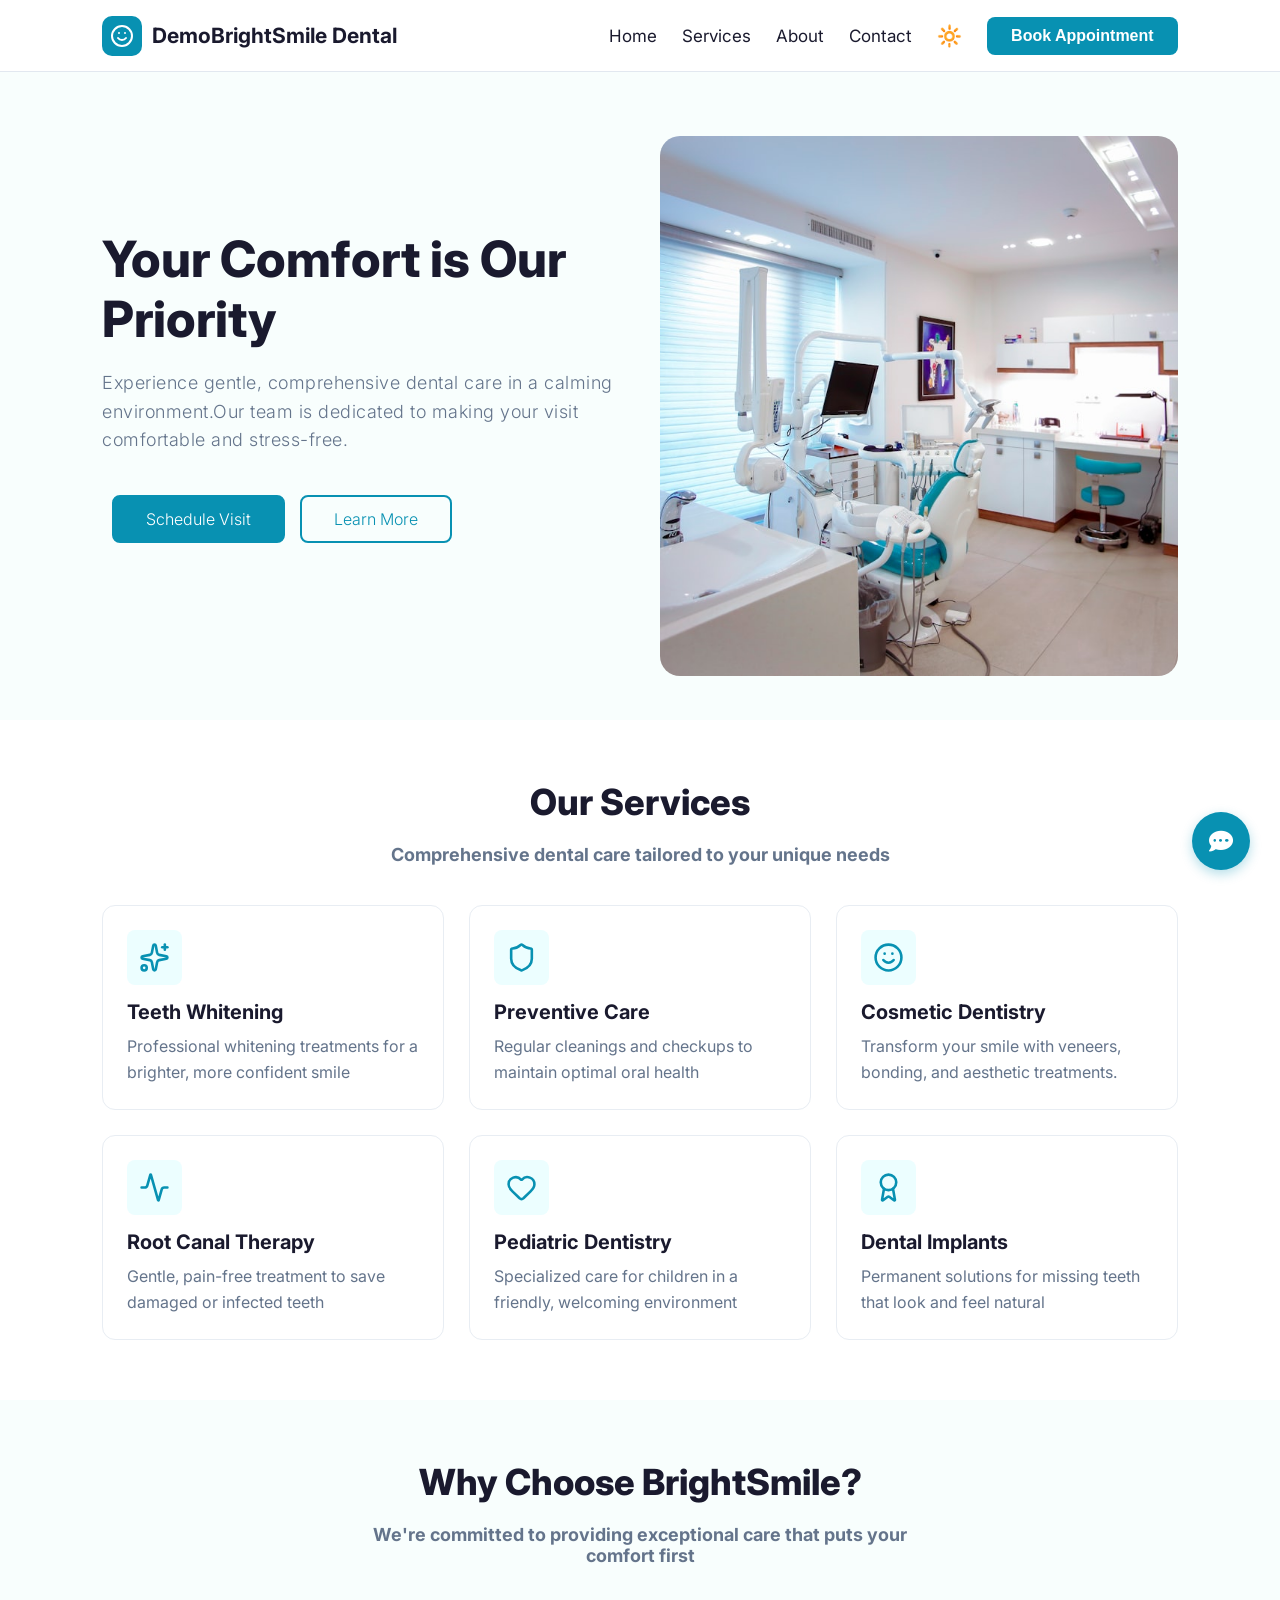
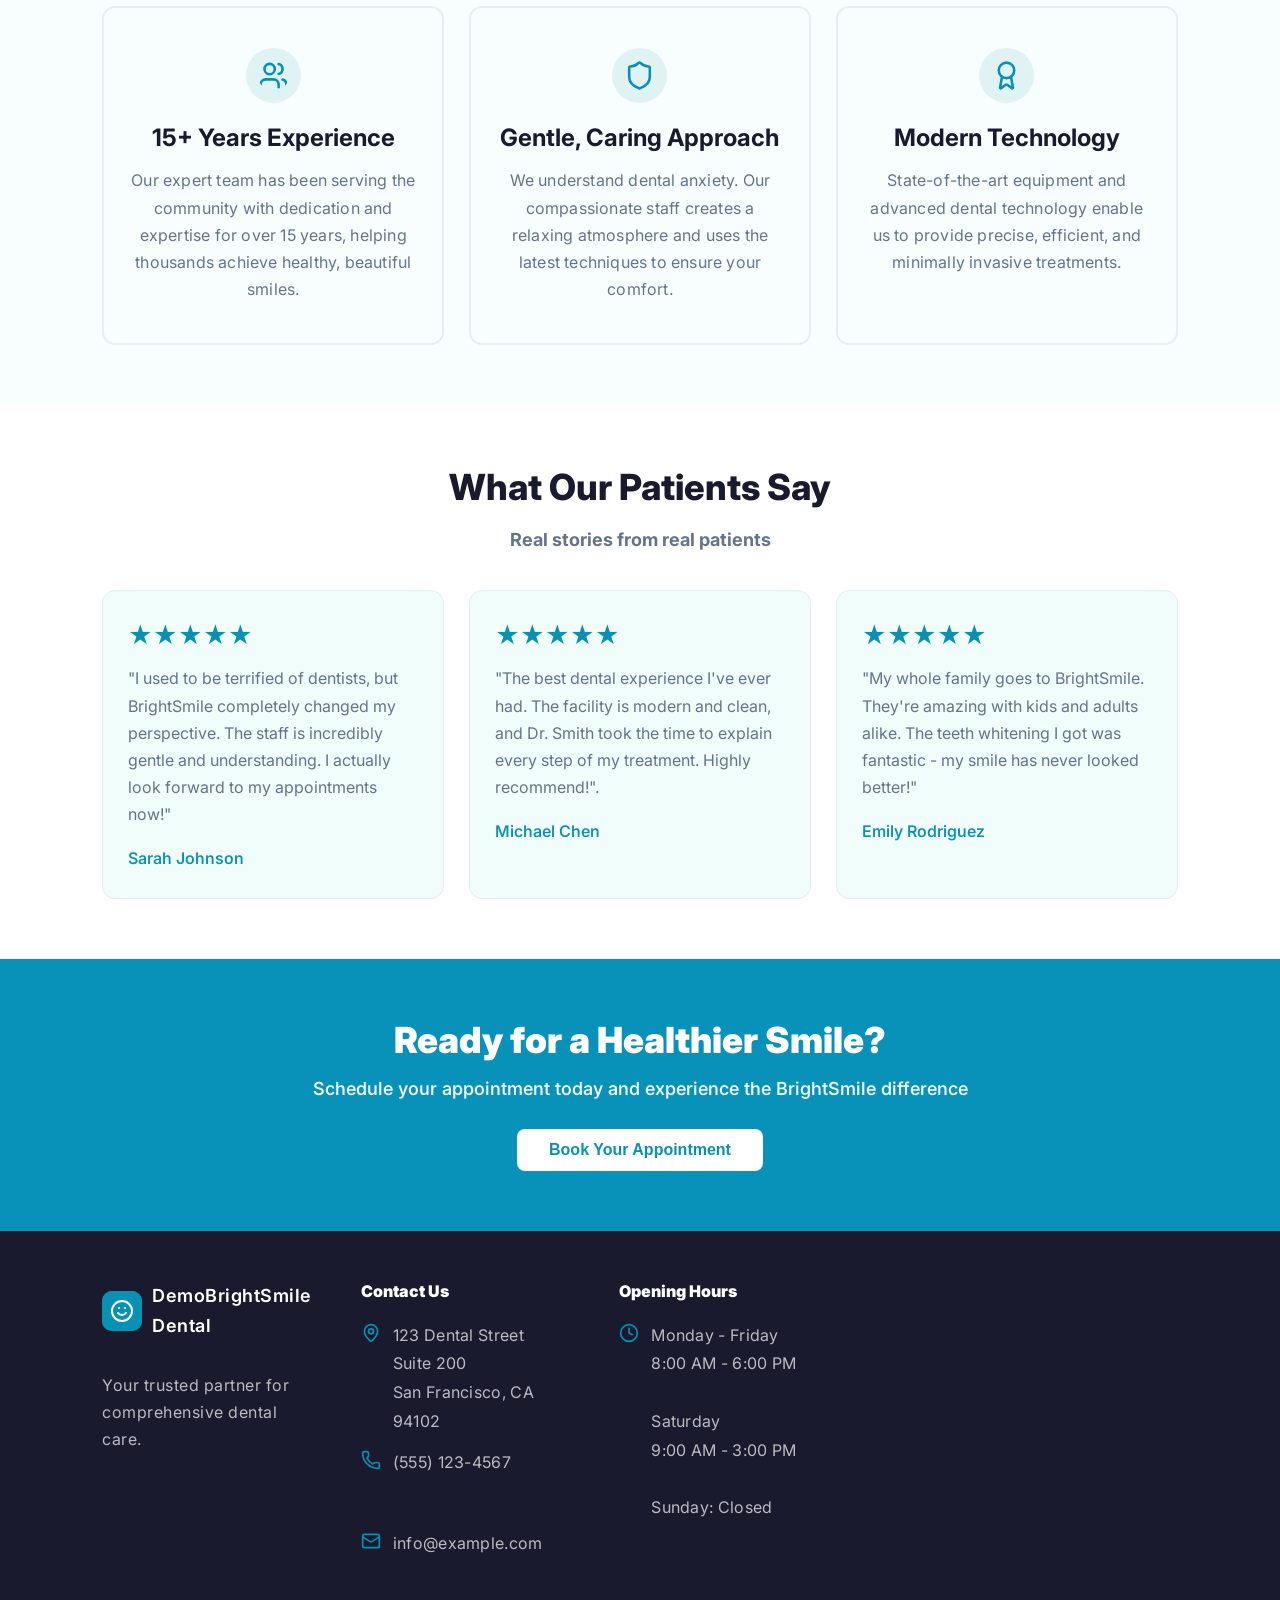
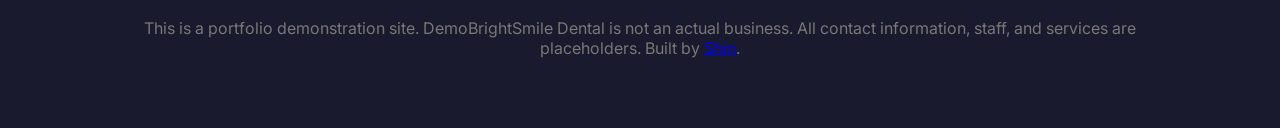
==== commit 01bab6fd: "github account edit-2" ====
--- a/index.html
+++ b/index.html
@@ -307,7 +307,7 @@
         <div class="disclaimer" style="font-size: 16px; color: #777; text-align: center; padding: 20px;">
         This is a portfolio demonstration site. DemoBrightSmile Dental is not an actual business. 
         All contact information, staff, and services are placeholders. 
-        Built by <a href="https://github.com/tnoshin">Noshin</a>.
+        Built by <a href="https://github.com/shint24">Shin</a>.
         </div>
     </div>
 </body>
@@ -344,5 +344,86 @@
     </div>
     <div class="alert">AI assistant may occasionally be inaccurate. For appointments, medical concerns, or urgent questions, please contact us directly. This is a testing chatbot. Don't share real personal info.</div> <!-- Customise -->
 </div>
-
+<script>
+    
+const BACKEND_URL = 'https://dentalsite-backend.onrender.com';
+
+function toggleChat() {
+    const chatWindow = document.getElementById('chatWindow');
+    chatWindow.classList.toggle('open');
+    
+    if (chatWindow.classList.contains('open')) {
+        loadHistory();
+    }
+}
+
+
+function addMessage(role, content) {
+    const chatMessages = document.getElementById('chatMessages');
+    const div = document.createElement('div');
+    div.className = `chat-msg ${role}`;
+    div.textContent = content;   
+    chatMessages.appendChild(div);
+    
+
+    chatMessages.scrollTop = chatMessages.scrollHeight;
+}
+
+async function loadHistory() {
+    try {
+        const res = await fetch(`${BACKEND_URL}/history`, {
+            credentials: 'include'
+        });
+        const data = await res.json();
+        
+        if (data.messages.length > 0) {
+            const chatMessages = document.getElementById('chatMessages');
+            chatMessages.innerHTML = '';   // clear the hardcoded greeting
+            data.messages.forEach(msg => addMessage(msg.role, msg.content));
+        }
+
+    } catch (err) {
+        console.error('Could not load history:', err);
+    }
+}
+async function sendMessage() {
+    const input = document.getElementById('chatInput');
+    const text = input.value.trim();
+    if (!text) return;
+    
+
+    addMessage('user', text);
+    input.value = '';
+    
+    try {
+        const res = await fetch(`${BACKEND_URL}/chat`, {
+            method: 'POST',
+            headers: {'Content-Type': 'application/json'},
+            credentials: 'include',
+            body: JSON.stringify({message: text})
+        });
+        const data = await res.json();
+        
+
+        if (!res.ok || data.error) {
+            addMessage('assistant', data.error || 'Something went wrong. Please try again.');
+            return;
+        }
+        
+
+        addMessage('assistant', data.response);
+        
+    } catch (err) {
+
+        console.error('Send failed:', err);
+        addMessage('assistant', 'Could not reach the server. Please check your connection.');
+    }
+}
+
+function handleKey(event) {
+    if (event.key === 'Enter') {
+        sendMessage();
+    }
+}
+</script>
 </html>
--- a/style.css
+++ b/style.css
@@ -1199,7 +1199,7 @@
     scrollbar-color: #0891b2 transparent;
 }
 
-/* Light mode message styling */
+
 .chat-msg {
     max-width: 80%;
     padding: 10px 14px;
@@ -1231,11 +1231,6 @@
     font-style: italic;
 }
 
-/* Dark mode message styling */
-body.dark .chat-msg.assistant {
-    background-color: #1D3D4F;
-    color: white;
-}
 
 body.dark .chat-msg.user {
     background-color: #0a7fa8;
